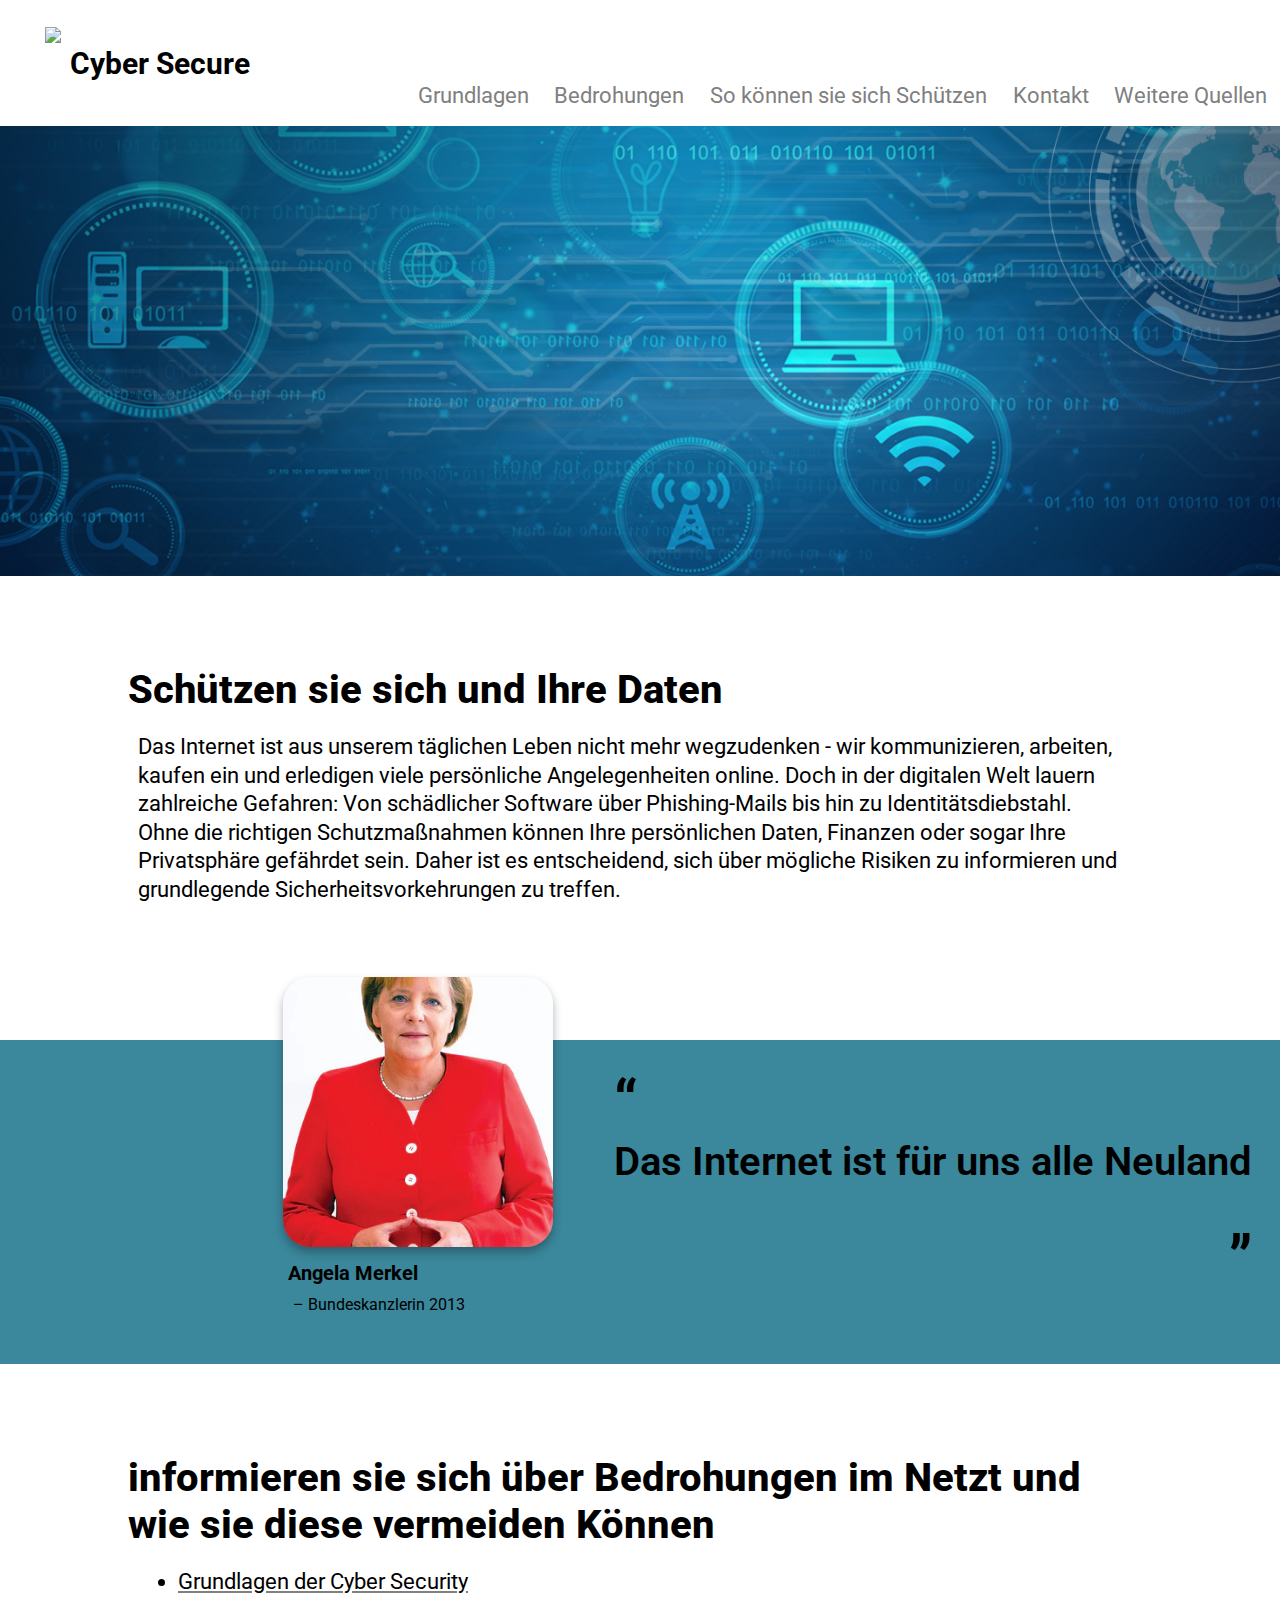
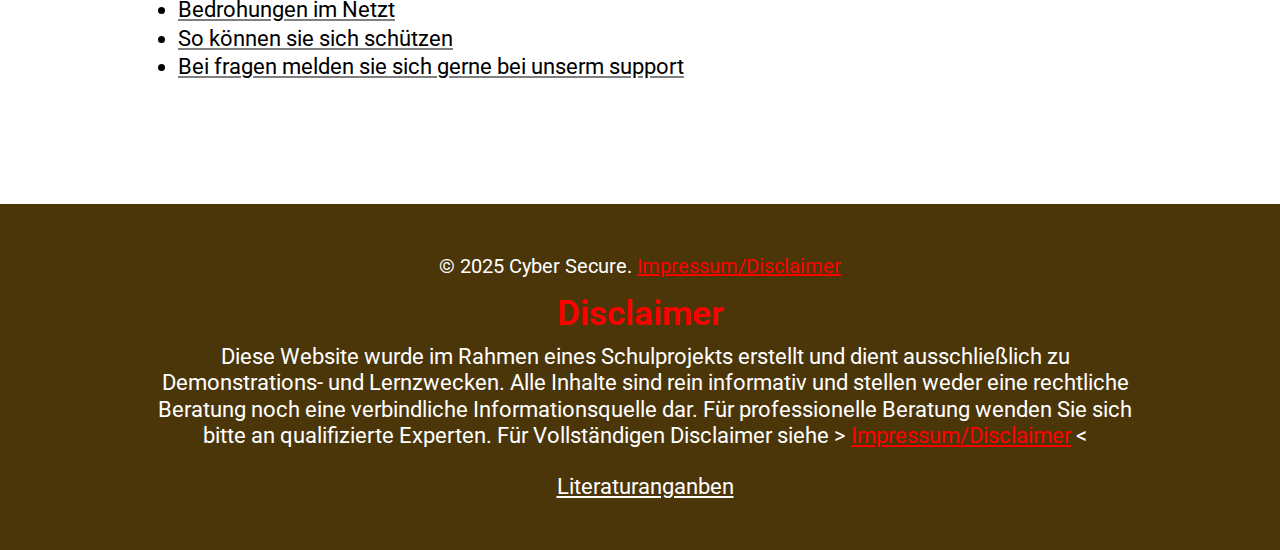
==== index.html @ 53e0fda0 "fixed links after chanching file structure" ====
<!DOCTYPE html>
<html lang="en">

<head>
  <meta charset="UTF-8" />
  <meta name="author" content="Dont Dox me please" />
  <meta name="viewport" content="width=device-width, initial-scale=1.0" />
  <link rel="icon" type="image/x-icon" href="../images/favicon.ico" />
  <title>Cyber Security - Startseite</title>

  <!-- Google Fonts -->
  <link rel="preconnect" href="https://fonts.googleapis.com" />
  <link rel="preconnect" href="https://fonts.gstatic.com" crossorigin />
  <link href="https://fonts.googleapis.com/css2?family=Roboto:ital,wght@0,100;0,300;0,400;0,500;0,700;0,900;1,100;1,300;
    1,400;1,500;1,700;1,900&display=swap" rel="stylesheet" />

  <link rel="stylesheet" href="../styles/header.css" />
  <link rel="stylesheet" href="../styles/general.css" />
  <link rel="stylesheet" href="../styles/quote.css">


</head>

<body>
  <div class="header">
    <a href="./index.html">
      <div class="top-right">
        <img class="top-right-image" src="../images/favicon.ico">
        <div class="top-right-text">
          Cyber Secure
        </div>
      </div>
    </a>


    <div class="top-left">
      <a href="./grundlagen.html">Grundlagen</a> <!-- Links für Seiten Einfügen-->
      <a href="./bedrohungen.html">Bedrohungen</a>
      <a href="./be-safe.html">So können sie sich Schützen</a>
      <a href="./kontakt.html">Kontakt</a>
      <a href="./more.html">Weitere Quellen</a>
    </div>

  </div>

  <img class="top-background-image" src="../images/TIG_background_nobar.jpg" />

  <div class="container-A">
    <p class="title-A">
      Schützen sie sich und Ihre Daten
    </p>
    <p class="text-A">
      Das Internet ist aus unserem täglichen Leben nicht mehr wegzudenken
      - wir kommunizieren, arbeiten, kaufen ein und erledigen viele persönliche
      Angelegenheiten online. Doch in der digitalen Welt lauern zahlreiche
      Gefahren: Von schädlicher Software über Phishing-Mails bis hin zu
      Identitätsdiebstahl.
    </p>
    <p class="text-A">
      Ohne die richtigen Schutzmaßnahmen können Ihre persönlichen Daten,
      Finanzen oder sogar Ihre Privatsphäre gefährdet sein. Daher ist es
      entscheidend, sich über mögliche Risiken zu informieren und grundlegende
      Sicherheitsvorkehrungen zu treffen.
    </p>
  </div>


  <div class="quote-row">
    <div class="quote-container-image">
      <img class="quote-image" src="../images/Angelamerkel.webp" alt="Angela_Merkel">
      <p class="name">
        Angela Merkel
      </p>
      <p class="who">
        &ndash; Bundeskanzlerin 2013
      </p>
    </div>

    <div class="quote-container-text">
      <div class="upper-quotation-mark">&ldquo;</div>
      <div class="quote">
        Das Internet ist für uns alle Neuland
      </div>
      <div class="lower-quotation-mark">&bdquo;</div>
    </div>
  </div>

  <div class="container-A">
    <div class="title-A">
      informieren sie sich über Bedrohungen im Netzt und wie sie diese vermeiden Können
    </div>

    <ul class="text-A">
      <li><a href="./grundlagen.html">Grundlagen der Cyber Security</a></li>
      <li><a href="./bedrohungen.html">Bedrohungen im Netzt</a></li>
      <li><a href="./be-safe.html">So können sie sich schützen</a></li>
      <li><a href="./kontakt.html">Bei fragen melden sie sich gerne bei unserm support</a></li>
    </ul>

  </div>

  <footer>
    <div class="footer-container">
      <div>&copy; 2025 Cyber Secure. <a class="disclaimer" href="../html/impressum.html">Impressum/Disclaimer</a></div>
      
      <div class="title-B disclaimer">Disclaimer</div>
      <div class="text-B">
        Diese Website wurde im Rahmen eines Schulprojekts erstellt und dient ausschließlich zu Demonstrations- und
        Lernzwecken. Alle Inhalte sind rein informativ und stellen weder eine rechtliche Beratung noch eine verbindliche
        Informationsquelle dar. Für professionelle Beratung wenden Sie sich bitte an qualifizierte Experten.
        Für Vollständigen Disclaimer siehe &gt; <a class="disclaimer" href="../html/impressum.html">Impressum/Disclaimer</a> &lt;
      </div>
      <br>
      <div class="text-B literatur-link"><a href="../html/literatur.html">Literaturanganben</a></div>
    </div>

  </footer>

</body>
</html>
---- styles/header.css ----
.header {
  height: 14vh;
  background-color: rgb(255, 255, 255);
  display: flex;
  justify-content: space-between;
  align-items: center;
}

.header a {
  color: black;
  text-decoration: none;
  margin: 0;
  padding: 0;
}

#current-page {
  text-decoration: underline;
}



/* Header Right - - - Logo and Name - - - - - - - - - - - - - !!! Links Rechts Schwäche kickt rein  ( :^( ) */
.top-right {
  display: flex;
  flex-direction: row;
  align-items: center;
  padding: 5vh;
}

.top-right-image {
  height: 8vh;
}

.top-right-text {
  padding-left: 1vh;
  font-weight: 700;
  font-size: 30px;
}

/* Header left - - - navbar */

.top-left {
  margin-bottom: 2vh;
  align-self: flex-end;
  display: flex;
  flex-direction: row;
}

.top-left a {
  font-size: 22px;
  margin: 0 1vw;
  text-decoration: none;
  color: grey;
}
---- styles/general.css ----
body {
  font-family: Roboto, Arial, Helvetica, sans-serif;
  margin: 0;
  display: flex;
  flex-direction: column;
  scroll-behavior: smooth;
}

/* Remove default margin*/
p {
  margin: 0;
}

ul {
  margin-top: 0;
}

.top-background-image {
  width: 100%;
  height: 50vh;
  object-fit: cover;
}

/* Intro Text - - - Why Cyber Security*/
.container-A{
  margin-top: 10vh;
  align-self: center;
  width: 80vw;
}

.title-A {
  margin-bottom: 20px;
  font-size: 40px;
  font-weight: 800;
}

.text-A {
  margin-left: 10px;
  font-size: 22px;
  line-height: 1.3;
}

.container-B {
  margin-left: 3vw;
  margin-top: 5vh;
  width: 80vw;
}

.title-B {
  margin-top: 15px;
  margin-bottom: 10px;
  font-size: 35px;
  font-weight: 600;
}

.text-B {
  font-size: 22px;
  line-height: 1.2;
  margin-left: 10px;
}

.title-C {
  margin-top: 5px;
  margin-left: 10px;
  font-size: 25px;
  font-weight: 600;
}

.text-C {
  font-size: 20px;
  line-height: 1.2;
  margin-left: 10px;
}

.container-B ul {
  list-style: disc;
  padding: 10px;
}

.title-D {
  margin-left: 10px;
  margin-top: 5px;
  font-size: 22px;
  font-weight: 600;
}

.container-C {
  margin: 20px 0;
}

/*Liste mit links auf Index.html*/
.container-A ul a {
  text-decoration: underline;
  text-decoration-color: grey;
  color: black;
  transition: color 0.15s;
}

.container-A ul a:hover {
  color: grey;
}

footer {
  margin-top: 100px;
  padding-top: 50px;
  font-size: 20px;
  background-color: rgb(75, 54, 9);
  padding-bottom: 50px;
  color: white;
  text-align: center;
  display: flex;
  flex-direction: column;
  align-items: center;
}

.footer-container {
  width: 80vw;
}

.disclaimer {
  color: red;
}


.password-table-container {
  background-color: rgba(59, 135, 156, 0.308);
  width: 100%;
  display: flex;
  align-items: center;
  justify-content: center;
}


table {
  border: 2px solid white;
  border-radius: 20px;
  width: 100%;
  border-collapse: collapse;
  margin: 25px 0;
  margin-bottom: 100px;
  font-size: 16px;
  text-align: start;
  box-shadow: 2px 2px 10px black;
  overflow: hidden;
}

th, td {
  padding: 12px;
  border: 1px solid rgb(221, 221, 221);
}
th {
  background-color: rgb(242, 242, 242);
}
tr:nth-child(even) {
  background-color: rgba(59, 135, 156, 0.4);
}

tr:hover {
  background-color: rgb(207, 207, 207);
}


#password-lenght {
  background-color: rgb(242, 242, 242);
}

.literatur-link a{
  color: white;
}
---- styles/quote.css ----
/* Quote row - - - Angela Merkel */
.quote-row {
  margin-top: 15vh;
  display: flex;
  height: 30vh;
  background-color: rgb(59, 135, 156);
  padding: 3vh;
}

.quote-container-image {
  margin-left: 20vw;
}

.quote-image {
  margin-top: -10vh;
  height: 30vh;
  width: 30vh;
  object-fit: cover;
  border-radius: 10%;
  box-shadow: 0 5px 10px rgba(0, 0, 0, 0.3);
}

.name {
  margin-top: 10px;
  margin-left: 5px;
  font-weight: 700;
  font-size: 20px;
}

.who {
  margin: 10px;
}

.quote-container-text {
  display: flex;
  flex-direction: column;
  margin-left: 5%;
  font-weight: 600;
}

.upper-quotation-mark,
.lower-quotation-mark {
  display: inline;
  font-size: 60px;
}

.quote {
  font-size: 40px;
}

.lower-quotation-mark {
  text-align: right;
}
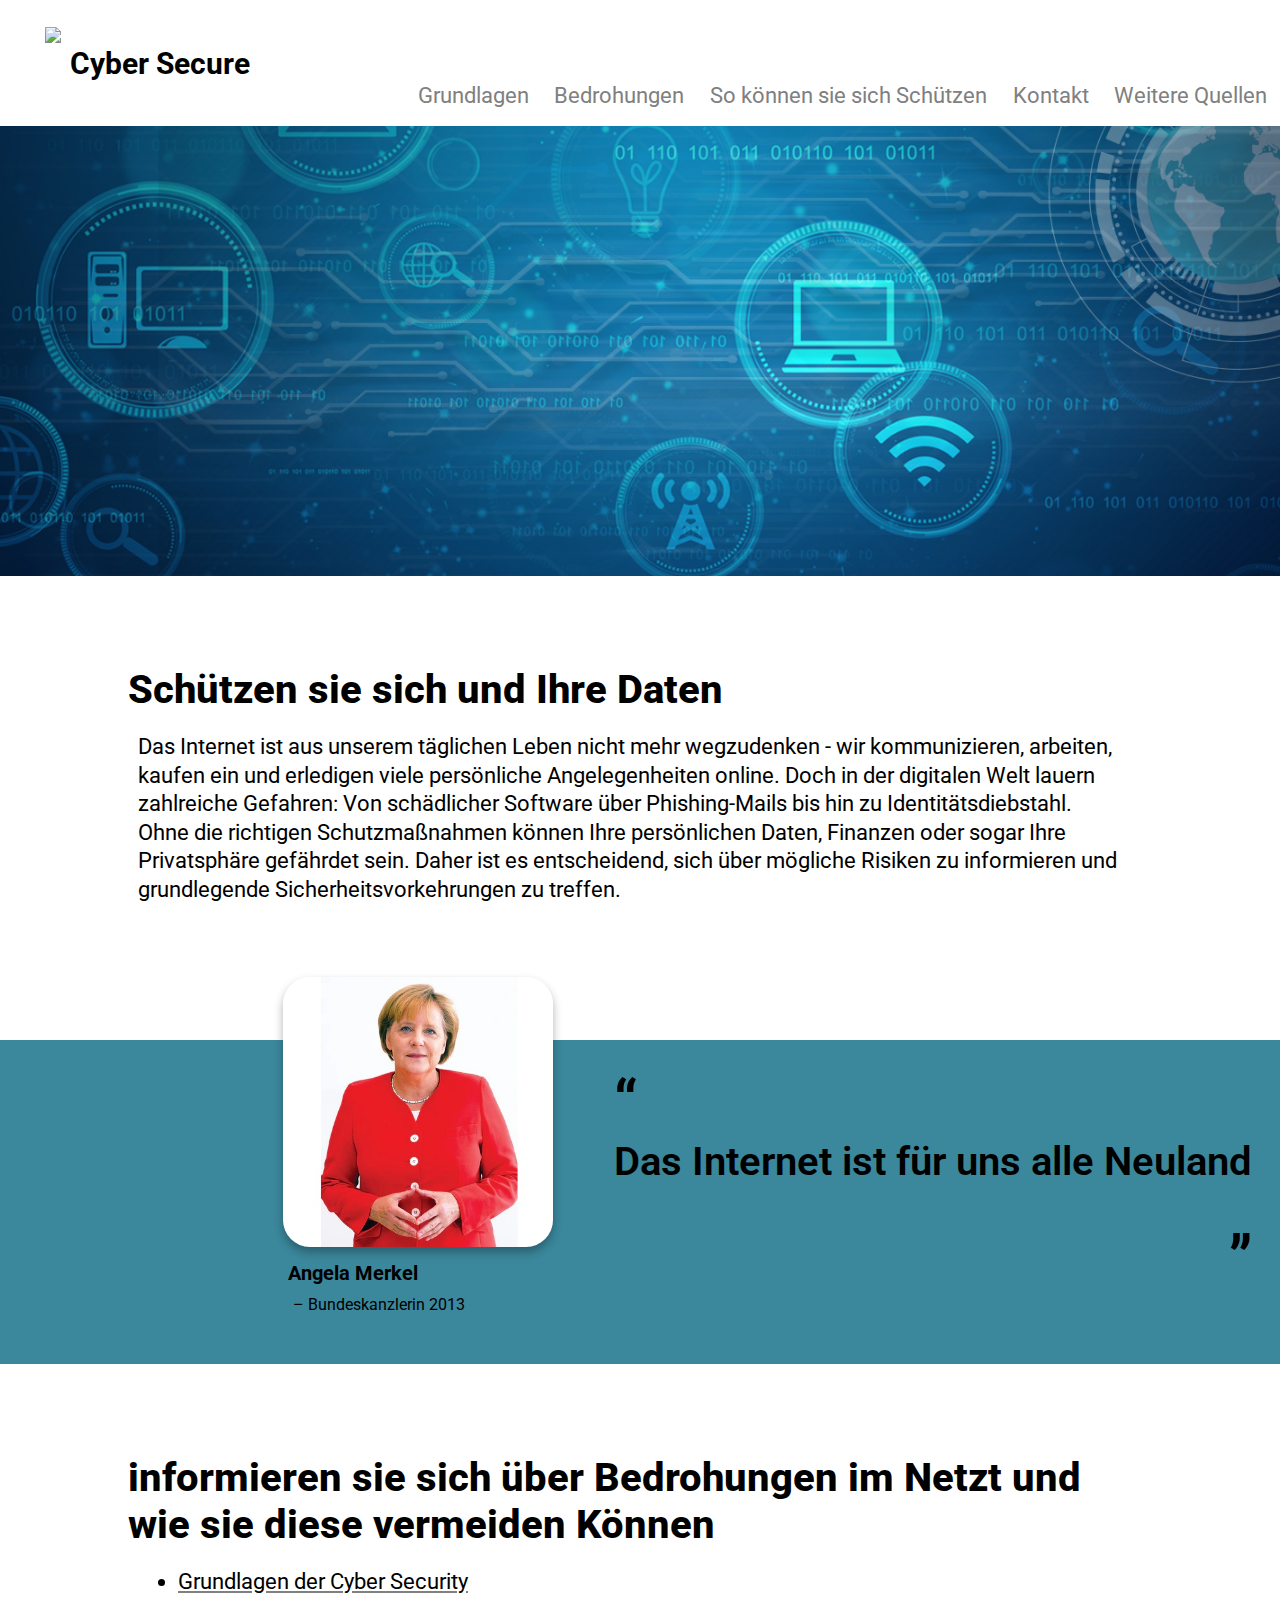
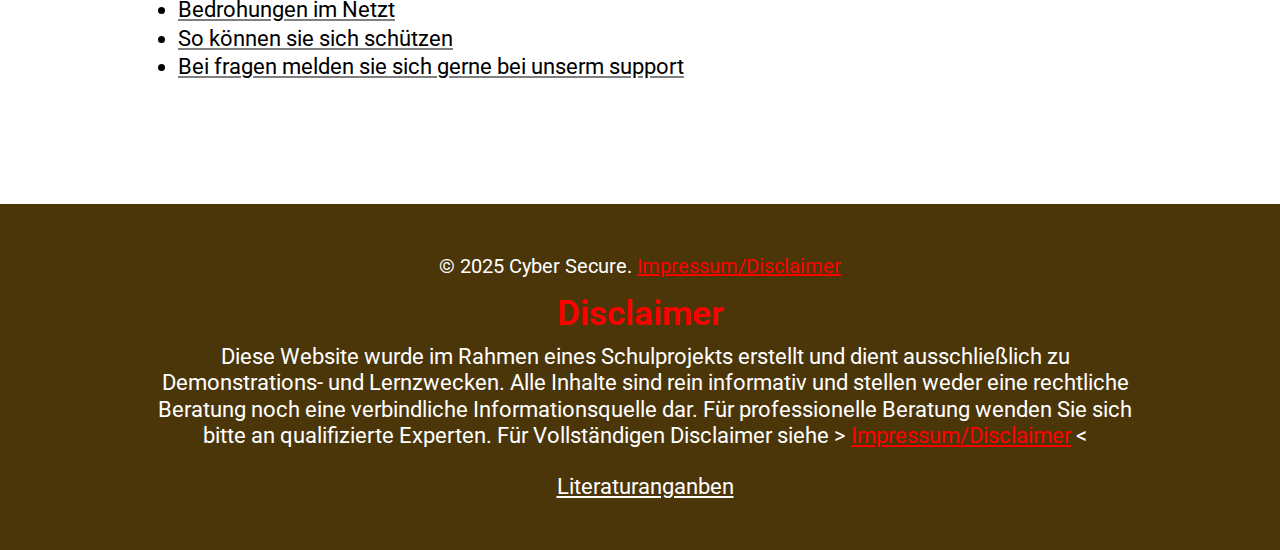
==== commit 8eb18b68: "tried again" ====
--- a/index.html
+++ b/index.html
@@ -5,7 +5,7 @@
   <meta charset="UTF-8" />
   <meta name="author" content="Dont Dox me please" />
   <meta name="viewport" content="width=device-width, initial-scale=1.0" />
-  <link rel="icon" type="image/x-icon" href="../images/favicon.ico" />
+  <link rel="icon" type="image/x-icon" href="./images/favicon.ico" />
   <title>Cyber Security - Startseite</title>
 
   <!-- Google Fonts -->
@@ -14,9 +14,9 @@
   <link href="https://fonts.googleapis.com/css2?family=Roboto:ital,wght@0,100;0,300;0,400;0,500;0,700;0,900;1,100;1,300;
     1,400;1,500;1,700;1,900&display=swap" rel="stylesheet" />
 
-  <link rel="stylesheet" href="../styles/header.css" />
-  <link rel="stylesheet" href="../styles/general.css" />
-  <link rel="stylesheet" href="../styles/quote.css">
+  <link rel="stylesheet" href="./styles/header.css" />
+  <link rel="stylesheet" href="./styles/general.css" />
+  <link rel="stylesheet" href="./styles/quote.css">
 
 
 </head>
@@ -25,7 +25,7 @@
   <div class="header">
     <a href="./index.html">
       <div class="top-right">
-        <img class="top-right-image" src="../images/favicon.ico">
+        <img class="top-right-image" src="./images/favicon.ico">
         <div class="top-right-text">
           Cyber Secure
         </div>
@@ -43,7 +43,7 @@
 
   </div>
 
-  <img class="top-background-image" src="../images/TIG_background_nobar.jpg" />
+  <img class="top-background-image" src="./images/TIG_background_nobar.jpg" />
 
   <div class="container-A">
     <p class="title-A">
@@ -67,7 +67,7 @@
 
   <div class="quote-row">
     <div class="quote-container-image">
-      <img class="quote-image" src="../images/Angelamerkel.webp" alt="Angela_Merkel">
+      <img class="quote-image" src="./images/Angelamerkel2.jpg" alt="Angela_Merkel">
       <p class="name">
         Angela Merkel
       </p>
@@ -101,17 +101,17 @@
 
   <footer>
     <div class="footer-container">
-      <div>&copy; 2025 Cyber Secure. <a class="disclaimer" href="../html/impressum.html">Impressum/Disclaimer</a></div>
+      <div>&copy; 2025 Cyber Secure. <a class="disclaimer" href="./impressum.html">Impressum/Disclaimer</a></div>
       
       <div class="title-B disclaimer">Disclaimer</div>
       <div class="text-B">
         Diese Website wurde im Rahmen eines Schulprojekts erstellt und dient ausschließlich zu Demonstrations- und
         Lernzwecken. Alle Inhalte sind rein informativ und stellen weder eine rechtliche Beratung noch eine verbindliche
         Informationsquelle dar. Für professionelle Beratung wenden Sie sich bitte an qualifizierte Experten.
-        Für Vollständigen Disclaimer siehe &gt; <a class="disclaimer" href="../html/impressum.html">Impressum/Disclaimer</a> &lt;
+        Für Vollständigen Disclaimer siehe &gt; <a class="disclaimer" href="./impressum.html">Impressum/Disclaimer</a> &lt;
       </div>
       <br>
-      <div class="text-B literatur-link"><a href="../html/literatur.html">Literaturanganben</a></div>
+      <div class="text-B literatur-link"><a href="./literatur.html">Literaturanganben</a></div>
     </div>
 
   </footer>
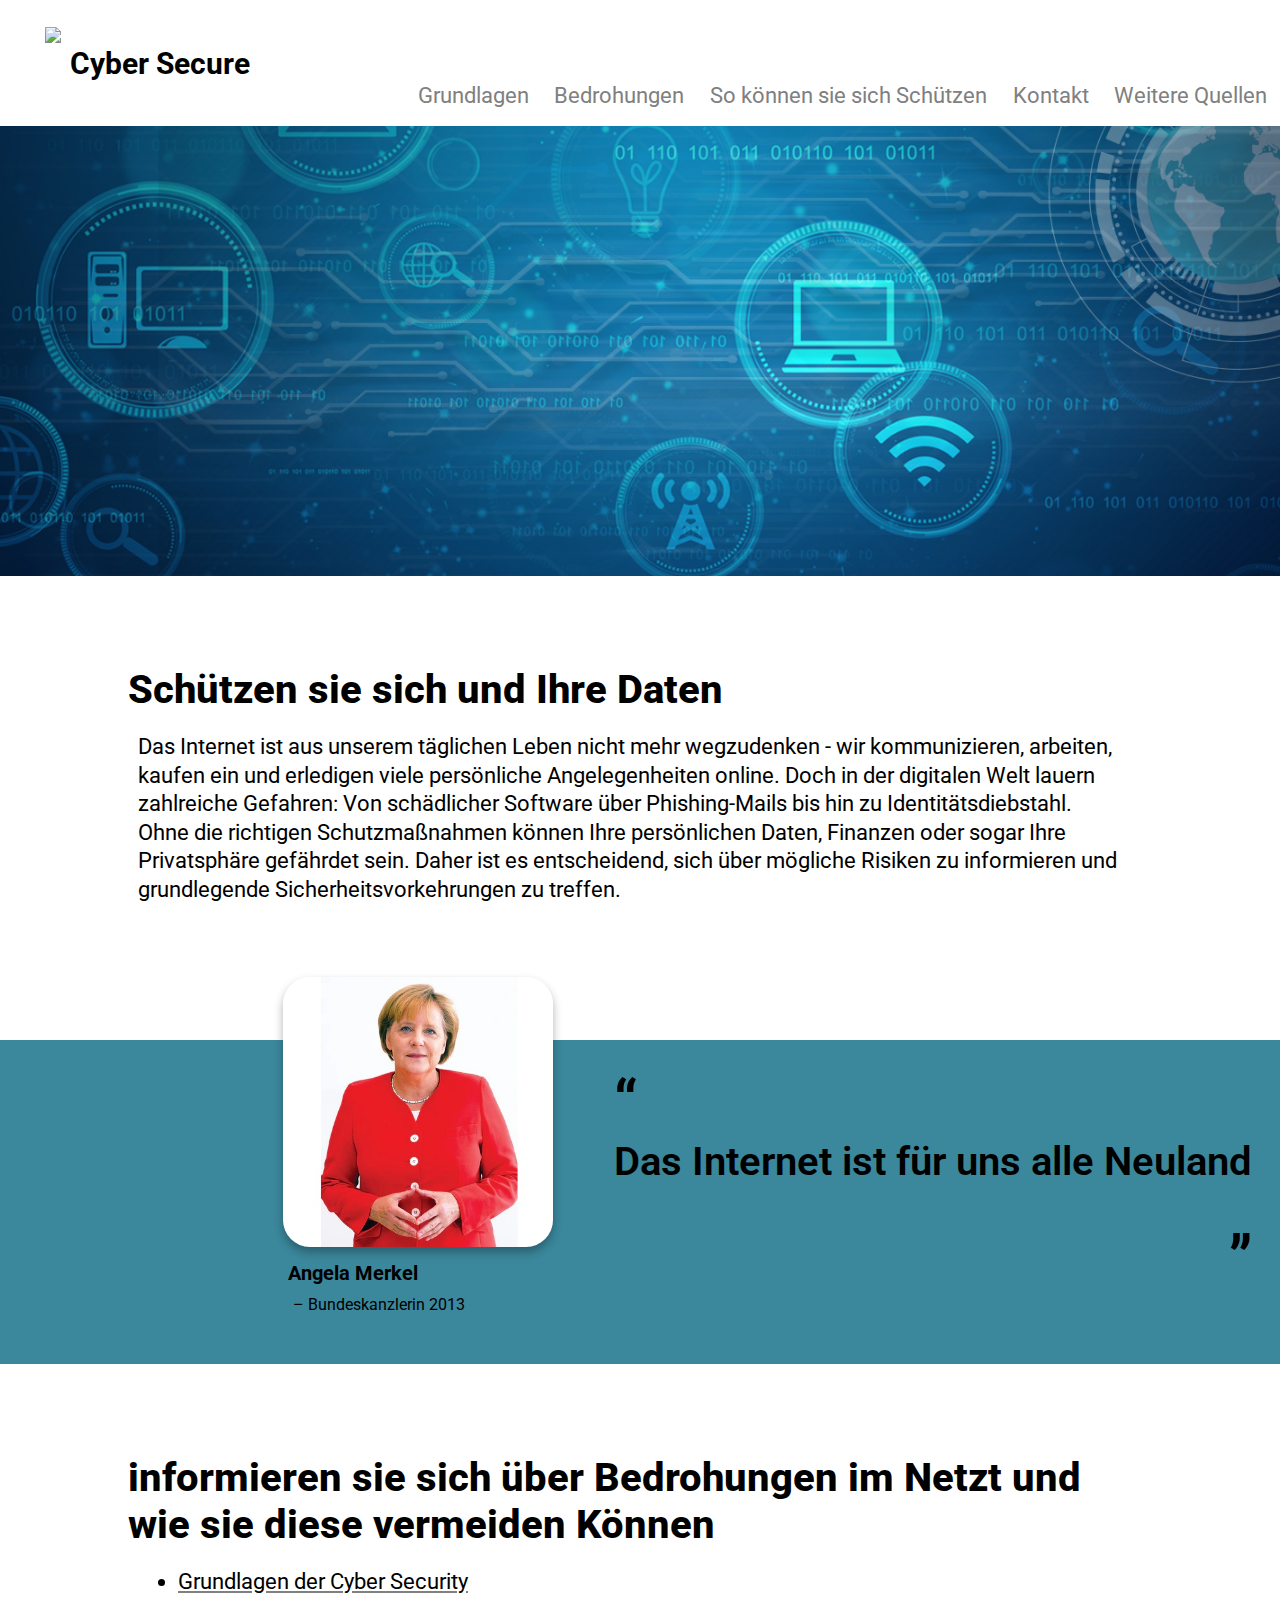
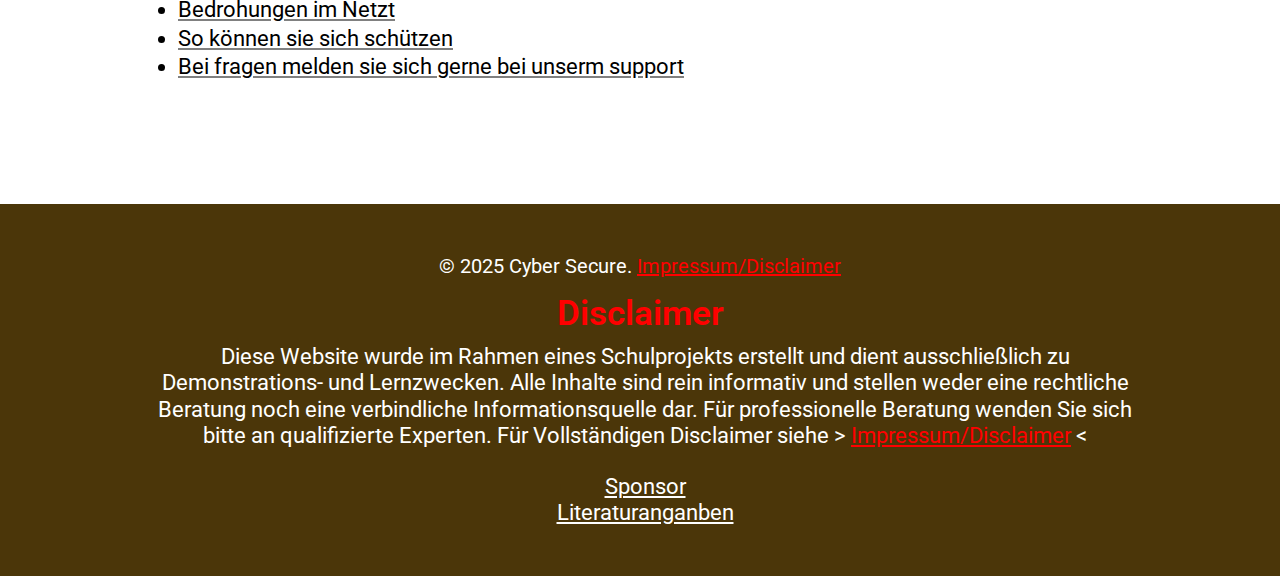
==== commit 2f635c2f: "added sponsor link" ====
--- a/index.html
+++ b/index.html
@@ -102,19 +102,22 @@
   <footer>
     <div class="footer-container">
       <div>&copy; 2025 Cyber Secure. <a class="disclaimer" href="./impressum.html">Impressum/Disclaimer</a></div>
-      
+
       <div class="title-B disclaimer">Disclaimer</div>
       <div class="text-B">
         Diese Website wurde im Rahmen eines Schulprojekts erstellt und dient ausschließlich zu Demonstrations- und
         Lernzwecken. Alle Inhalte sind rein informativ und stellen weder eine rechtliche Beratung noch eine verbindliche
         Informationsquelle dar. Für professionelle Beratung wenden Sie sich bitte an qualifizierte Experten.
-        Für Vollständigen Disclaimer siehe &gt; <a class="disclaimer" href="./impressum.html">Impressum/Disclaimer</a> &lt;
+        Für Vollständigen Disclaimer siehe &gt; <a class="disclaimer" href="./impressum.html">Impressum/Disclaimer</a>
+        &lt;
       </div>
       <br>
+      <div class="text-B literatur-link"><a href="https://meiersnest.de/">Sponsor</a></div>
       <div class="text-B literatur-link"><a href="./literatur.html">Literaturanganben</a></div>
     </div>
 
   </footer>
 
 </body>
+
 </html>--- a/styles/header.css
+++ b/styles/header.css
@@ -51,4 +51,11 @@
   margin: 0 1vw;
   text-decoration: none;
   color: grey;
+}
+
+
+@media (max-width:900px) {
+  .top-left{
+    flex-wrap: wrap;
+  }
 }--- a/styles/general.css
+++ b/styles/general.css
@@ -138,14 +138,14 @@
   border-collapse: collapse;
   margin: 25px 0;
   margin-bottom: 100px;
-  font-size: 16px;
+  font-size: 1rem;
   text-align: start;
   box-shadow: 2px 2px 10px black;
   overflow: hidden;
 }
 
 th, td {
-  padding: 12px;
+  padding: 1vh;
   border: 1px solid rgb(221, 221, 221);
 }
 th {
@@ -159,7 +159,6 @@
   background-color: rgb(207, 207, 207);
 }
 
-
 #password-lenght {
   background-color: rgb(242, 242, 242);
 }
@@ -167,3 +166,15 @@
 .literatur-link a{
   color: white;
 }
+
+@media (max-width:1000px) {
+  table {
+    font-size: 0.6rem;
+  }
+}
+
+@media (max-width:600px) {
+    table {
+      font-size: 0.4rem;
+    }
+}--- a/styles/quote.css
+++ b/styles/quote.css
@@ -8,8 +8,16 @@
   padding: 3vh;
 }
 
+@media (max-width:900px) {
+  .quote-row {
+    flex-direction: column;
+    height: 70vh;
+  }
+}
+
 .quote-container-image {
   margin-left: 20vw;
+  height: 60vh;
 }
 
 .quote-image {
